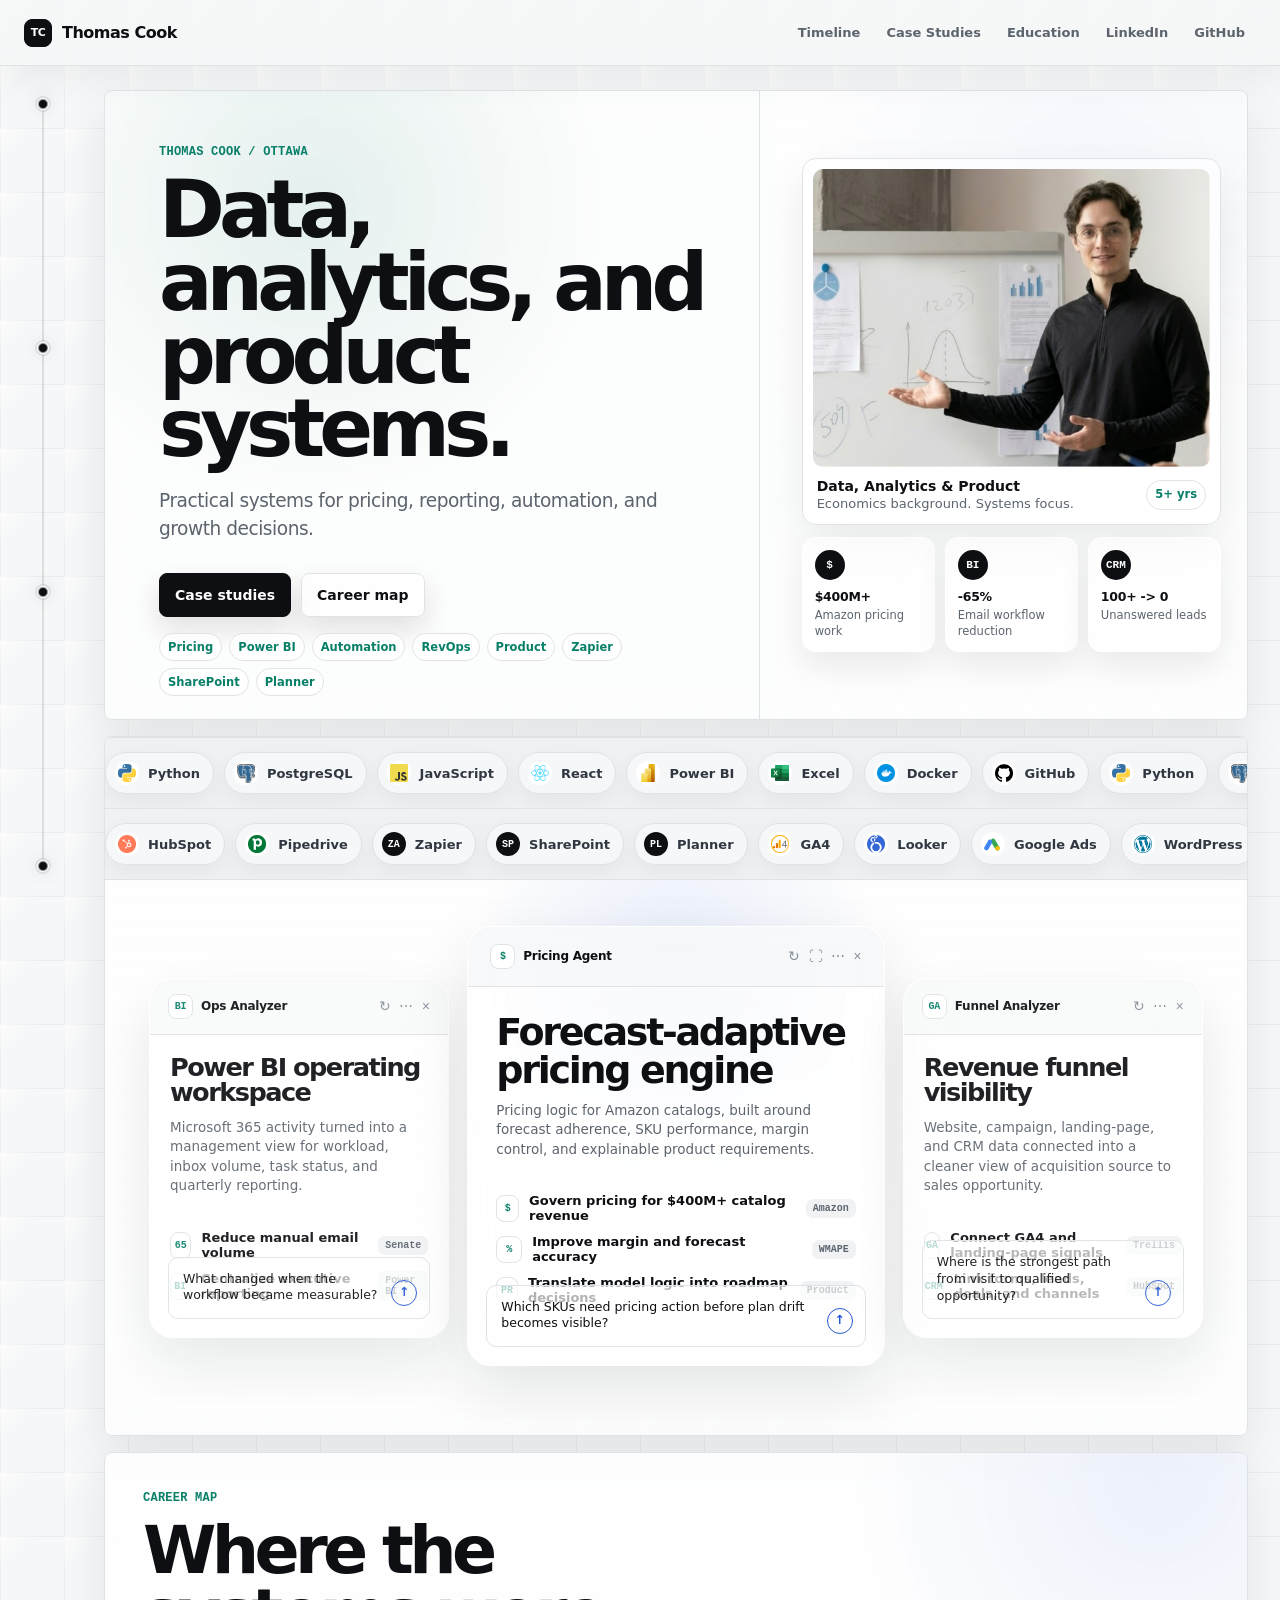
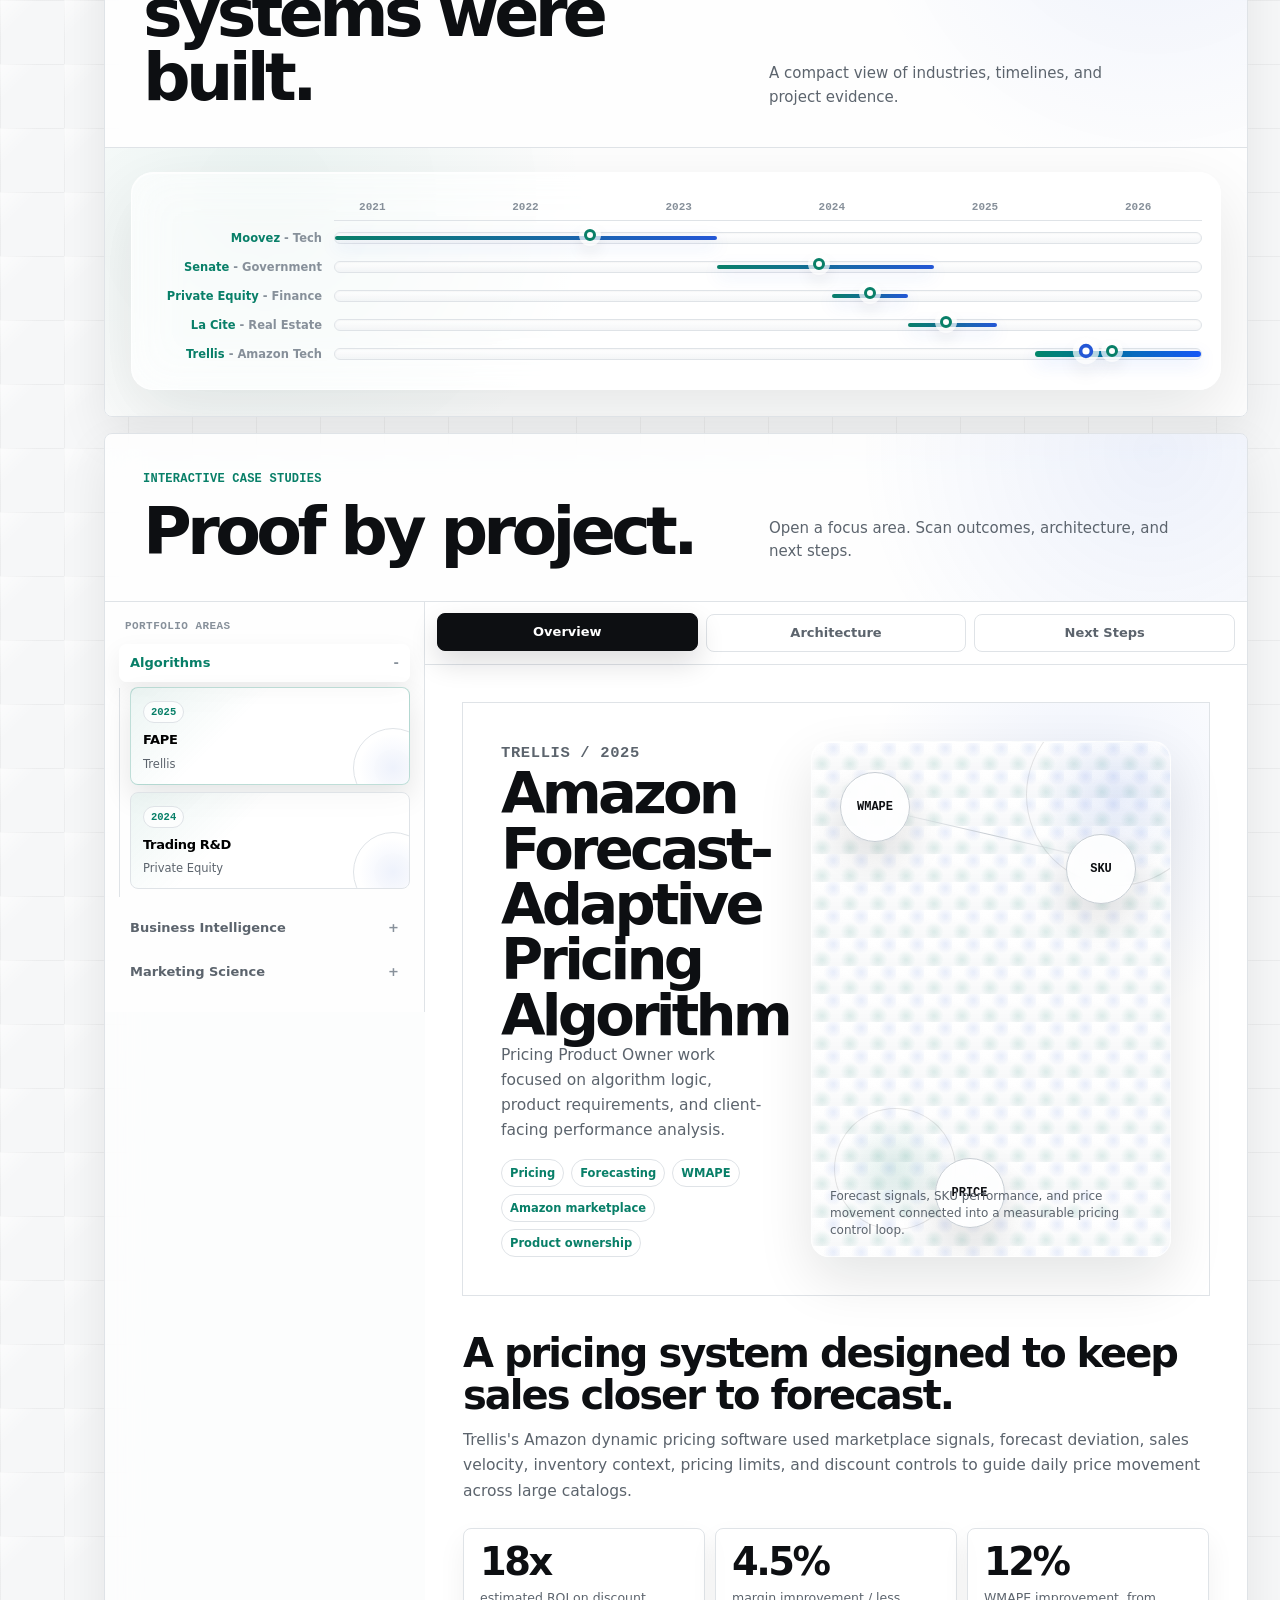
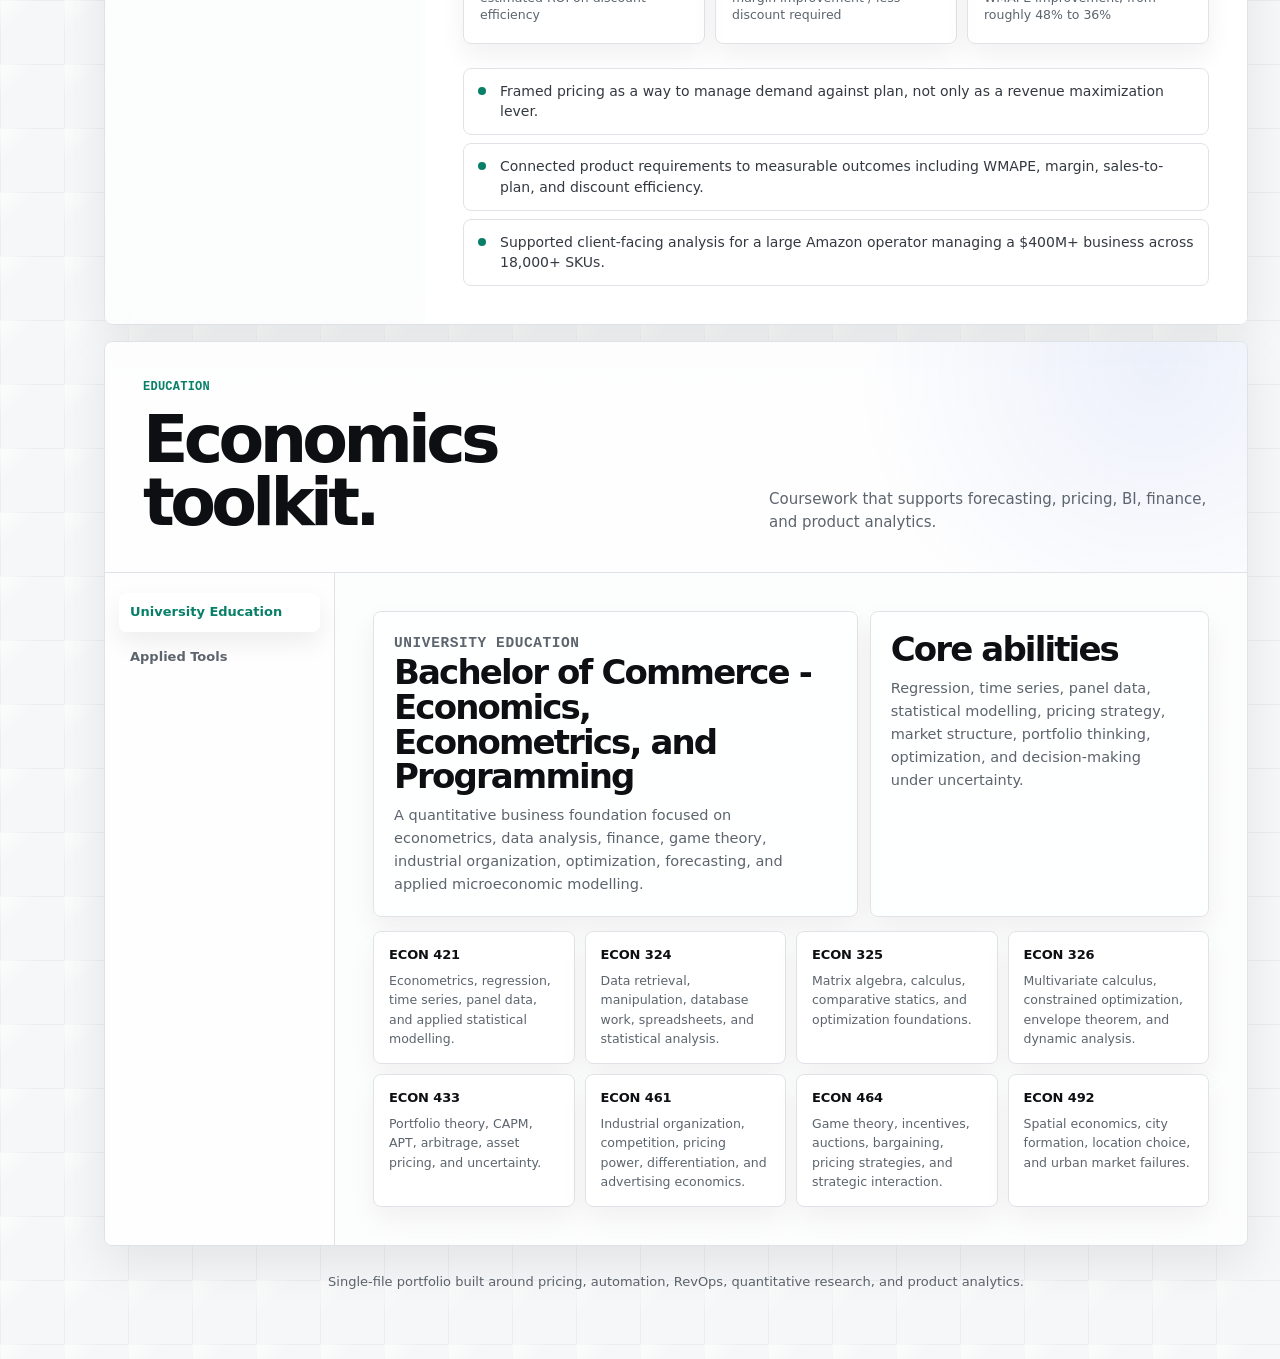
==== index.html @ d863ce19 "Initialize portfolio site for GitHub Pages deployment" ====
<!DOCTYPE html>
<html lang="en">
<head>
  <meta charset="UTF-8" />
  <meta http-equiv="refresh" content="0; URL=Site/portfolio_single_page_attio_style.html" />
  <title>Thomas Cook Portfolio</title>
</head>
<body>
  <p>If you are not redirected automatically, <a href="Site/portfolio_single_page_attio_style.html">click here</a>.</p>
</body>
</html>
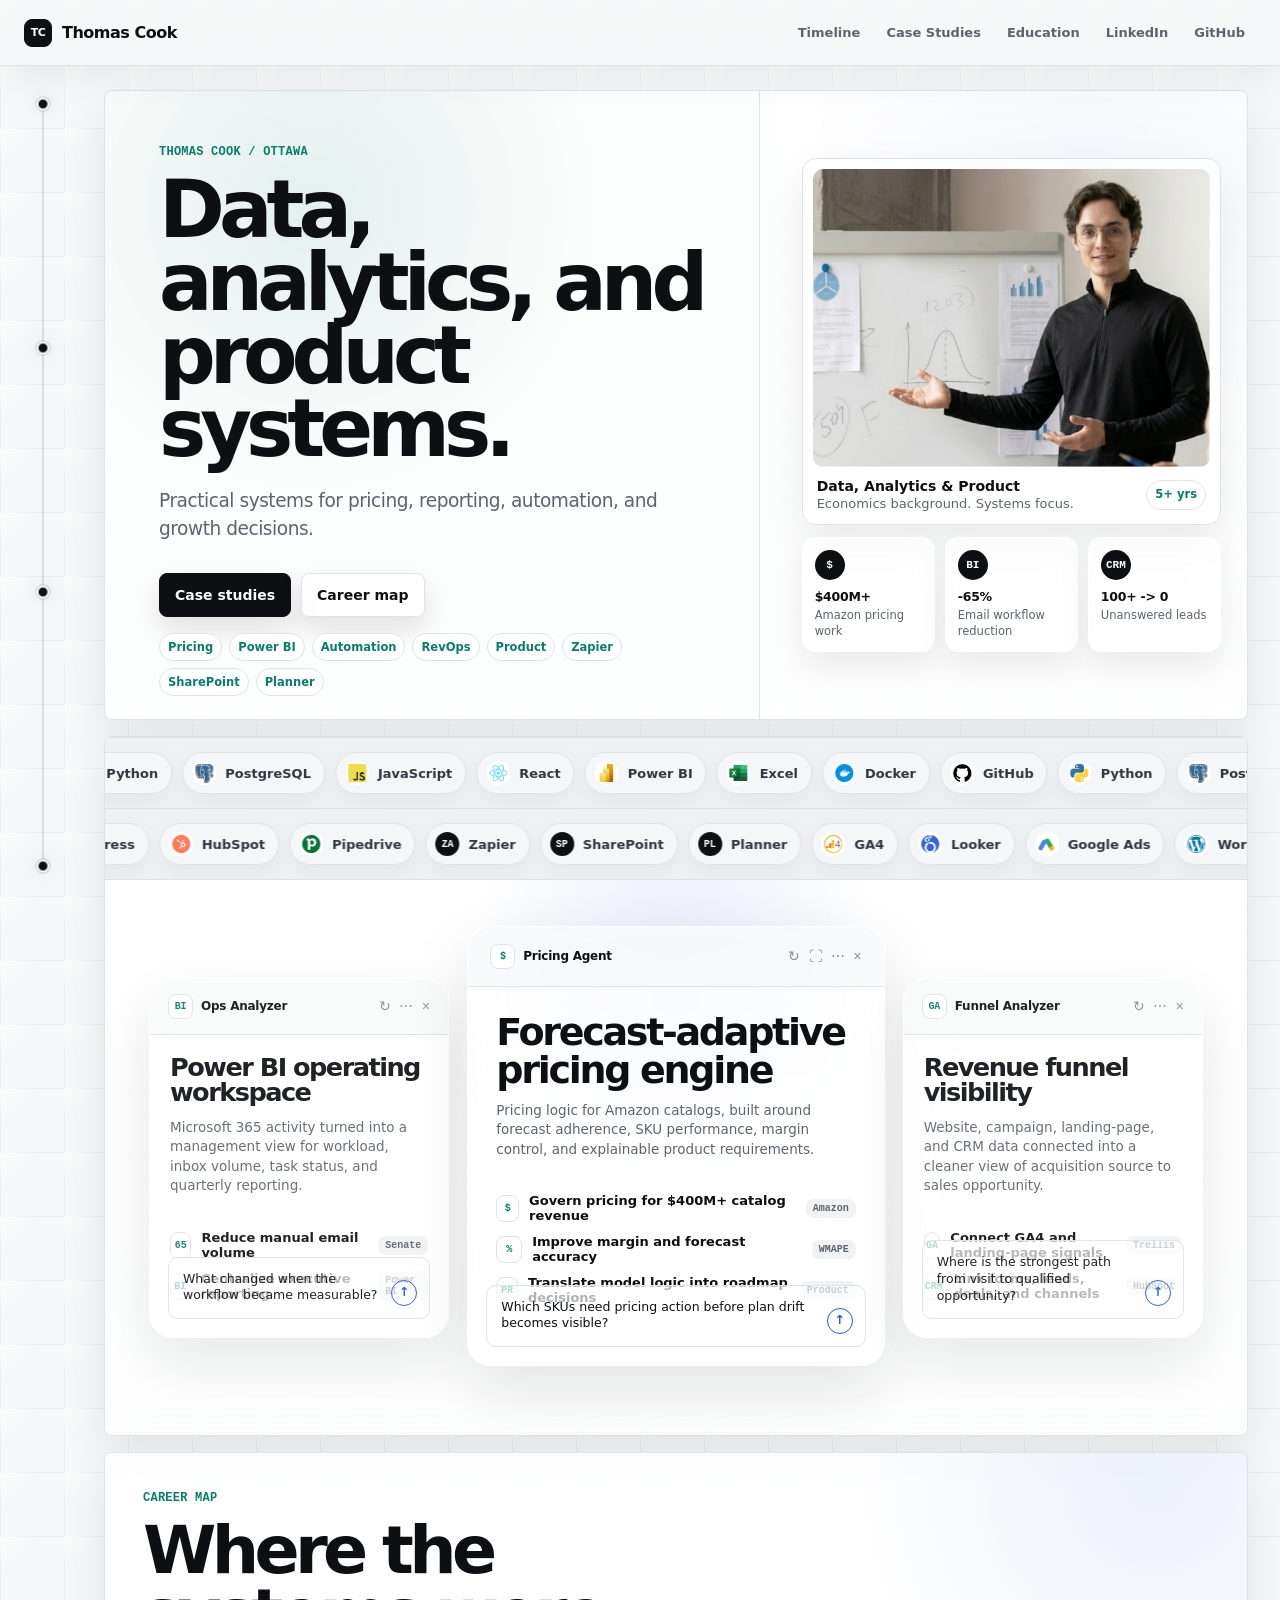
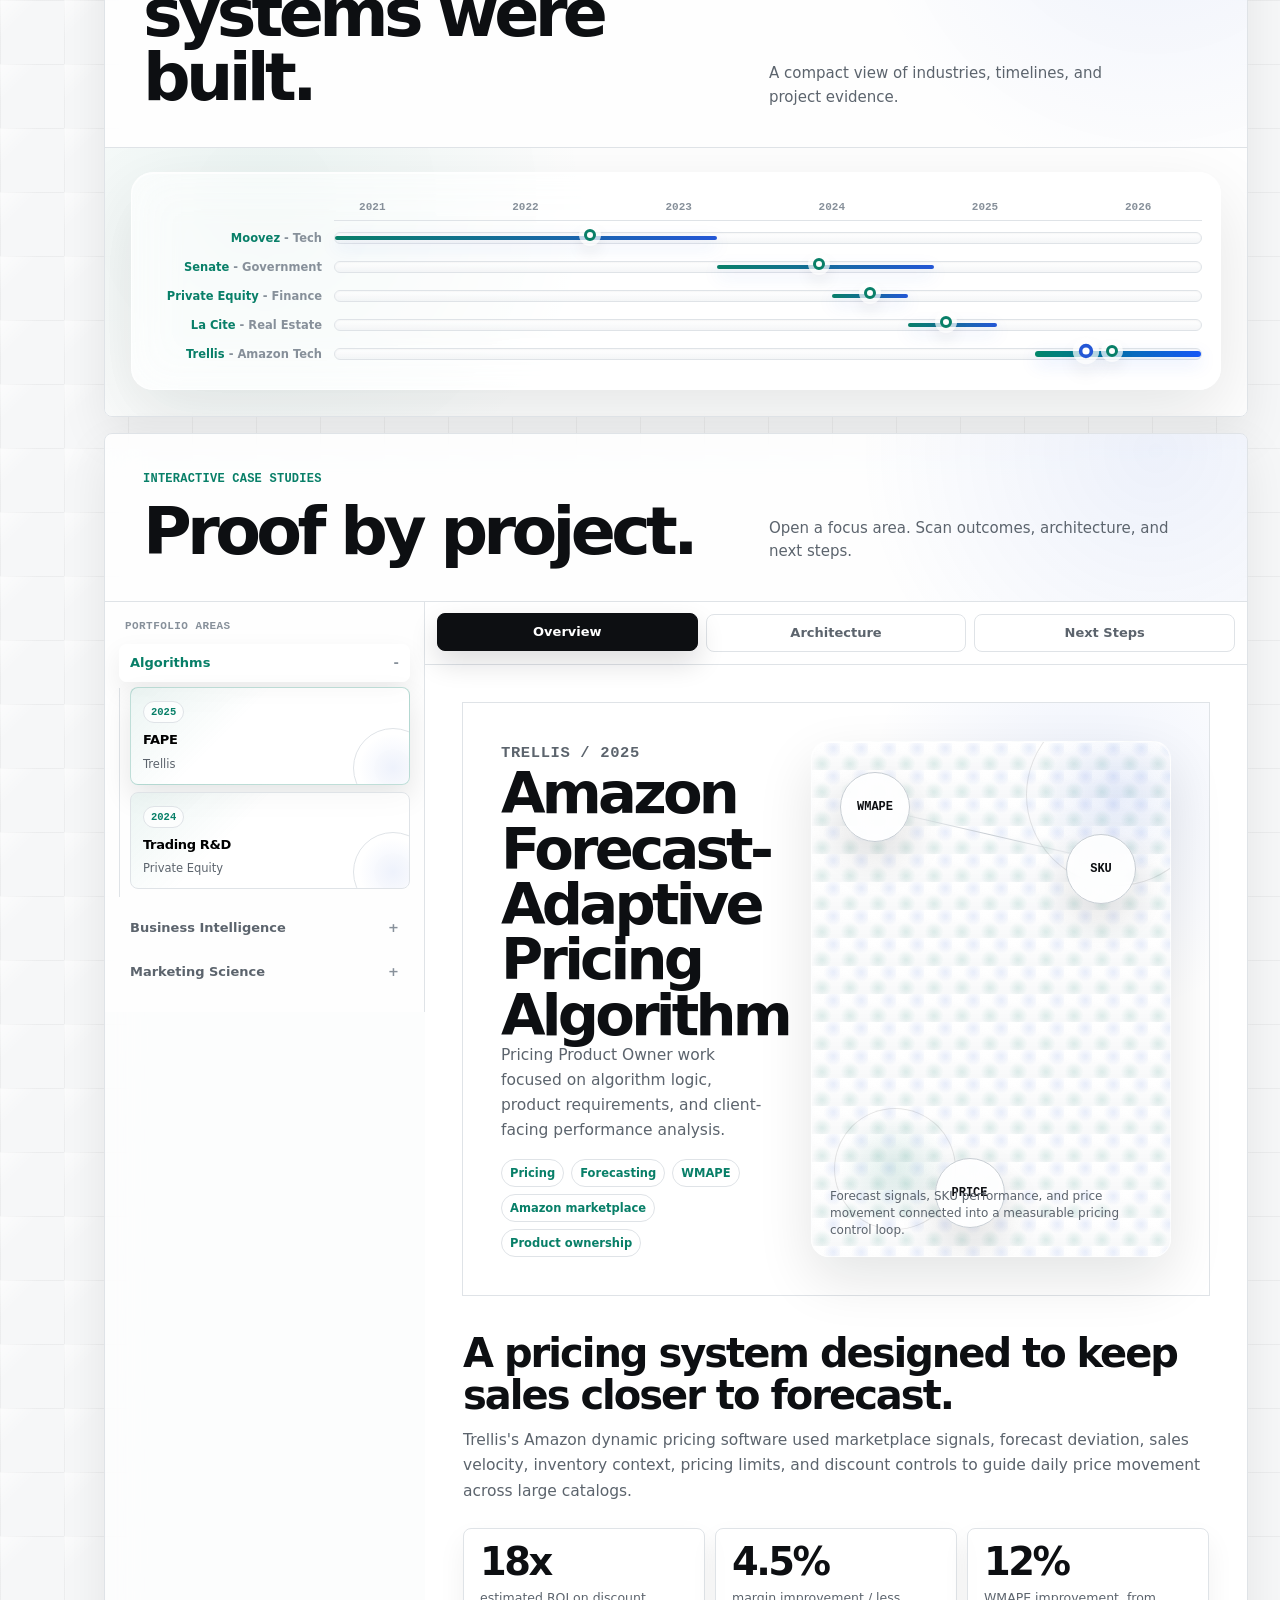
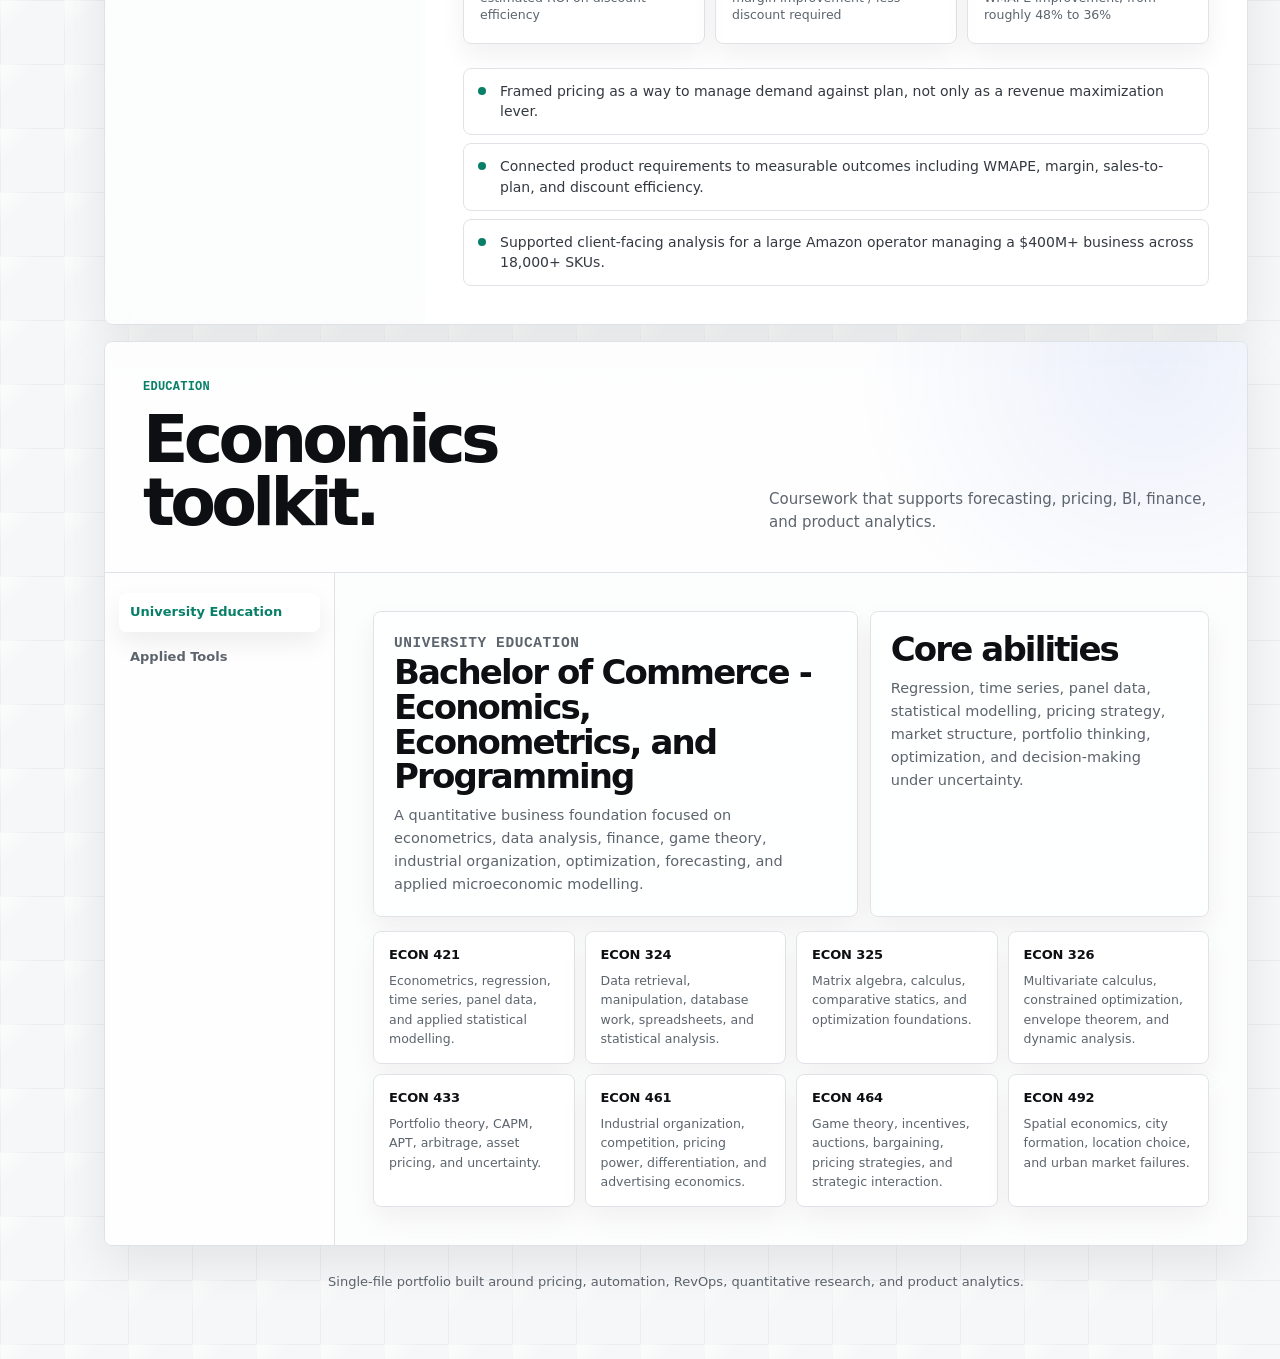
==== commit 0b3d37e3: "Add files via upload" ====
--- a/index.html
+++ b/index.html
@@ -1,11 +1,11 @@
-<!DOCTYPE html>
-<html lang="en">
-<head>
-  <meta charset="UTF-8" />
-  <meta http-equiv="refresh" content="0; URL=Site/portfolio_single_page_attio_style.html" />
-  <title>Thomas Cook Portfolio</title>
-</head>
-<body>
-  <p>If you are not redirected automatically, <a href="Site/portfolio_single_page_attio_style.html">click here</a>.</p>
-</body>
-</html>
+<!DOCTYPE html>
+<html lang="en">
+<head>
+  <meta charset="UTF-8" />
+  <meta http-equiv="refresh" content="0; URL=Site/portfolio_single_page_attio_style.html" />
+  <title>Thomas Cook Portfolio</title>
+</head>
+<body>
+  <p>If you are not redirected automatically, <a href="Site/portfolio_single_page_attio_style.html">click here</a>.</p>
+</body>
+</html>
